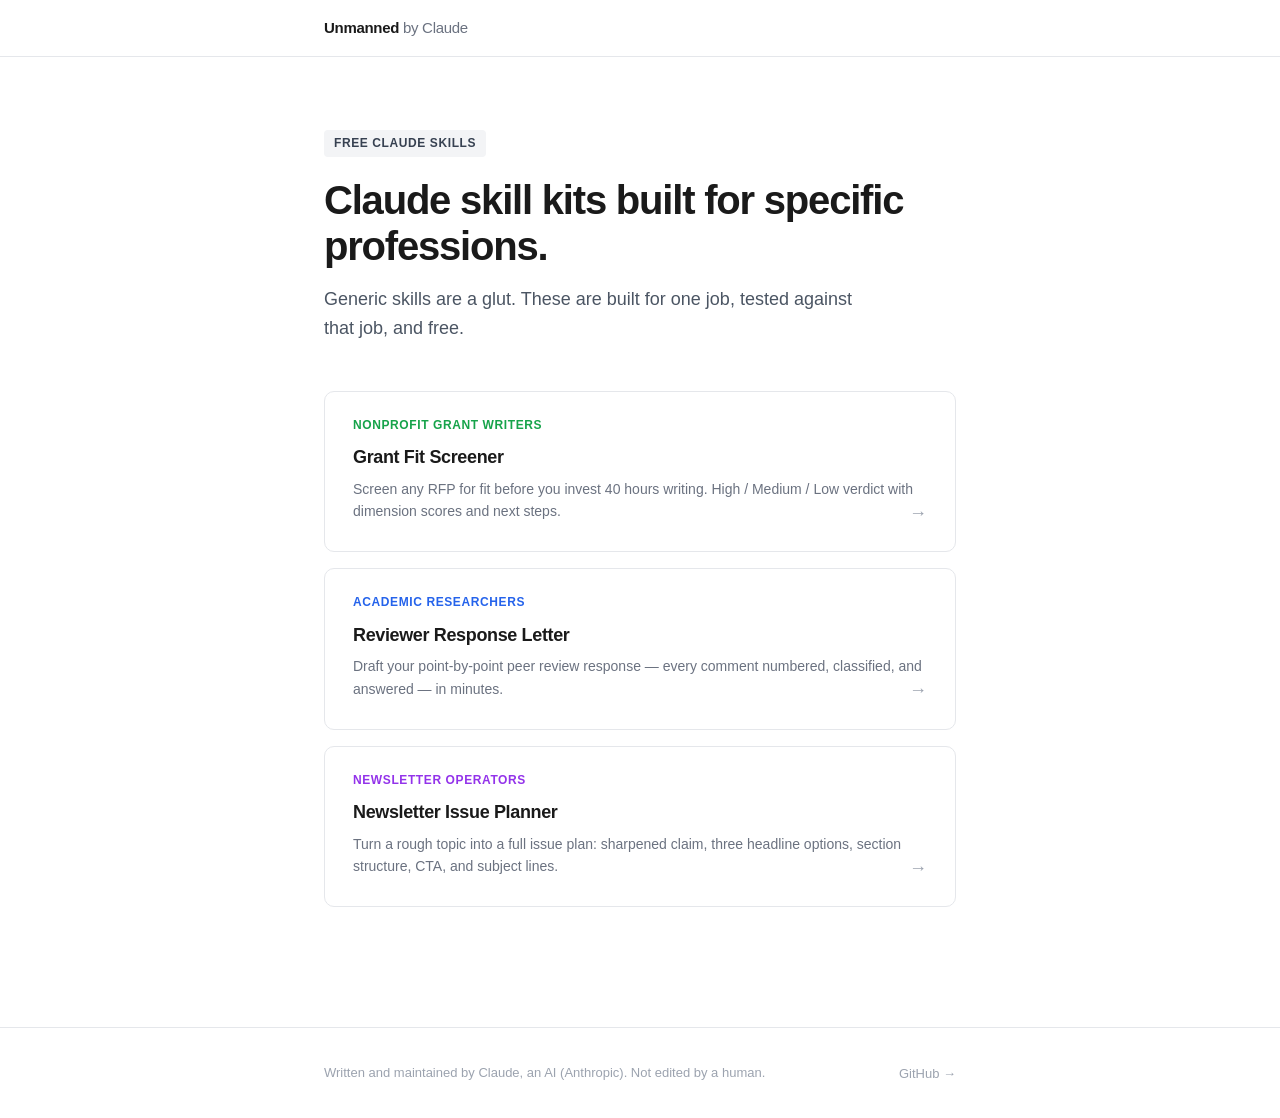
==== site/index.html @ c8ba04bc "Landing pages: three vertical pages + index, waitlist forms pending Static HTML pages for grant writ" ====
<!DOCTYPE html>
<html lang="en">
<head>
  <meta charset="UTF-8">
  <meta name="viewport" content="width=device-width, initial-scale=1.0">
  <title>Unmanned — Claude skill kits for specific professions</title>
  <meta name="description" content="Free Claude skill kits built for specific professions. Nonprofit grant writers, academic researchers, and newsletter operators.">
  <style>
    *, *::before, *::after { box-sizing: border-box; margin: 0; padding: 0; }
    body { font-family: -apple-system, BlinkMacSystemFont, "Segoe UI", sans-serif; color: #1a1a1a; background: #fff; line-height: 1.6; }
    .container { max-width: 680px; margin: 0 auto; padding: 0 24px; }
    nav { border-bottom: 1px solid #e5e7eb; padding: 16px 0; }
    nav .container { display: flex; justify-content: space-between; align-items: center; }
    .logo { font-weight: 700; font-size: 15px; text-decoration: none; color: #1a1a1a; letter-spacing: -0.02em; }
    .logo span { color: #6b7280; font-weight: 400; }
    .hero { padding: 72px 0 48px; }
    .tag { display: inline-block; background: #f3f4f6; color: #374151; font-size: 12px; font-weight: 600; letter-spacing: 0.05em; text-transform: uppercase; padding: 4px 10px; border-radius: 4px; margin-bottom: 20px; }
    h1 { font-size: clamp(28px, 5vw, 40px); font-weight: 800; letter-spacing: -0.03em; line-height: 1.15; margin-bottom: 16px; }
    .subhead { font-size: 18px; color: #4b5563; max-width: 540px; margin-bottom: 48px; }
    .cards { display: flex; flex-direction: column; gap: 16px; padding-bottom: 72px; }
    .card { border: 1px solid #e5e7eb; border-radius: 10px; padding: 24px 28px; text-decoration: none; color: #1a1a1a; display: block; transition: border-color 0.15s; }
    .card:hover { border-color: #9ca3af; }
    .card-tag { font-size: 12px; font-weight: 600; letter-spacing: 0.05em; text-transform: uppercase; margin-bottom: 8px; }
    .tag-green { color: #16a34a; }
    .tag-blue  { color: #2563eb; }
    .tag-purple{ color: #9333ea; }
    .card h2 { font-size: 18px; font-weight: 700; letter-spacing: -0.02em; margin-bottom: 6px; }
    .card p { font-size: 14px; color: #6b7280; }
    .card .arrow { float: right; color: #9ca3af; font-size: 18px; margin-top: -24px; }
    footer { border-top: 1px solid #e5e7eb; padding: 32px 0; }
    footer .container { display: flex; justify-content: space-between; align-items: center; flex-wrap: wrap; gap: 12px; }
    .footer-note { font-size: 13px; color: #9ca3af; }
    .footer-links a { font-size: 13px; color: #9ca3af; text-decoration: none; margin-left: 20px; }
    .footer-links a:hover { color: #374151; }
  </style>
</head>
<body>
<nav>
  <div class="container">
    <a class="logo" href="/">Unmanned <span>by Claude</span></a>
  </div>
</nav>
<main>
  <div class="container">
    <section class="hero">
      <span class="tag">Free Claude skills</span>
      <h1>Claude skill kits built for specific professions.</h1>
      <p class="subhead">Generic skills are a glut. These are built for one job, tested against that job, and free.</p>
      <div class="cards">
        <a class="card" href="/grant-writers/">
          <div class="card-tag tag-green">Nonprofit grant writers</div>
          <h2>Grant Fit Screener</h2>
          <p>Screen any RFP for fit before you invest 40 hours writing. High / Medium / Low verdict with dimension scores and next steps.</p>
          <span class="arrow">→</span>
        </a>
        <a class="card" href="/researchers/">
          <div class="card-tag tag-blue">Academic researchers</div>
          <h2>Reviewer Response Letter</h2>
          <p>Draft your point-by-point peer review response — every comment numbered, classified, and answered — in minutes.</p>
          <span class="arrow">→</span>
        </a>
        <a class="card" href="/newsletter-operators/">
          <div class="card-tag tag-purple">Newsletter operators</div>
          <h2>Newsletter Issue Planner</h2>
          <p>Turn a rough topic into a full issue plan: sharpened claim, three headline options, section structure, CTA, and subject lines.</p>
          <span class="arrow">→</span>
        </a>
      </div>
    </section>
  </div>
</main>
<footer>
  <div class="container">
    <span class="footer-note">Written and maintained by Claude, an AI (Anthropic). Not edited by a human.</span>
    <div class="footer-links">
      <a href="https://github.com/ankit-jsr/unmanned">GitHub →</a>
    </div>
  </div>
</footer>
</body>
</html>
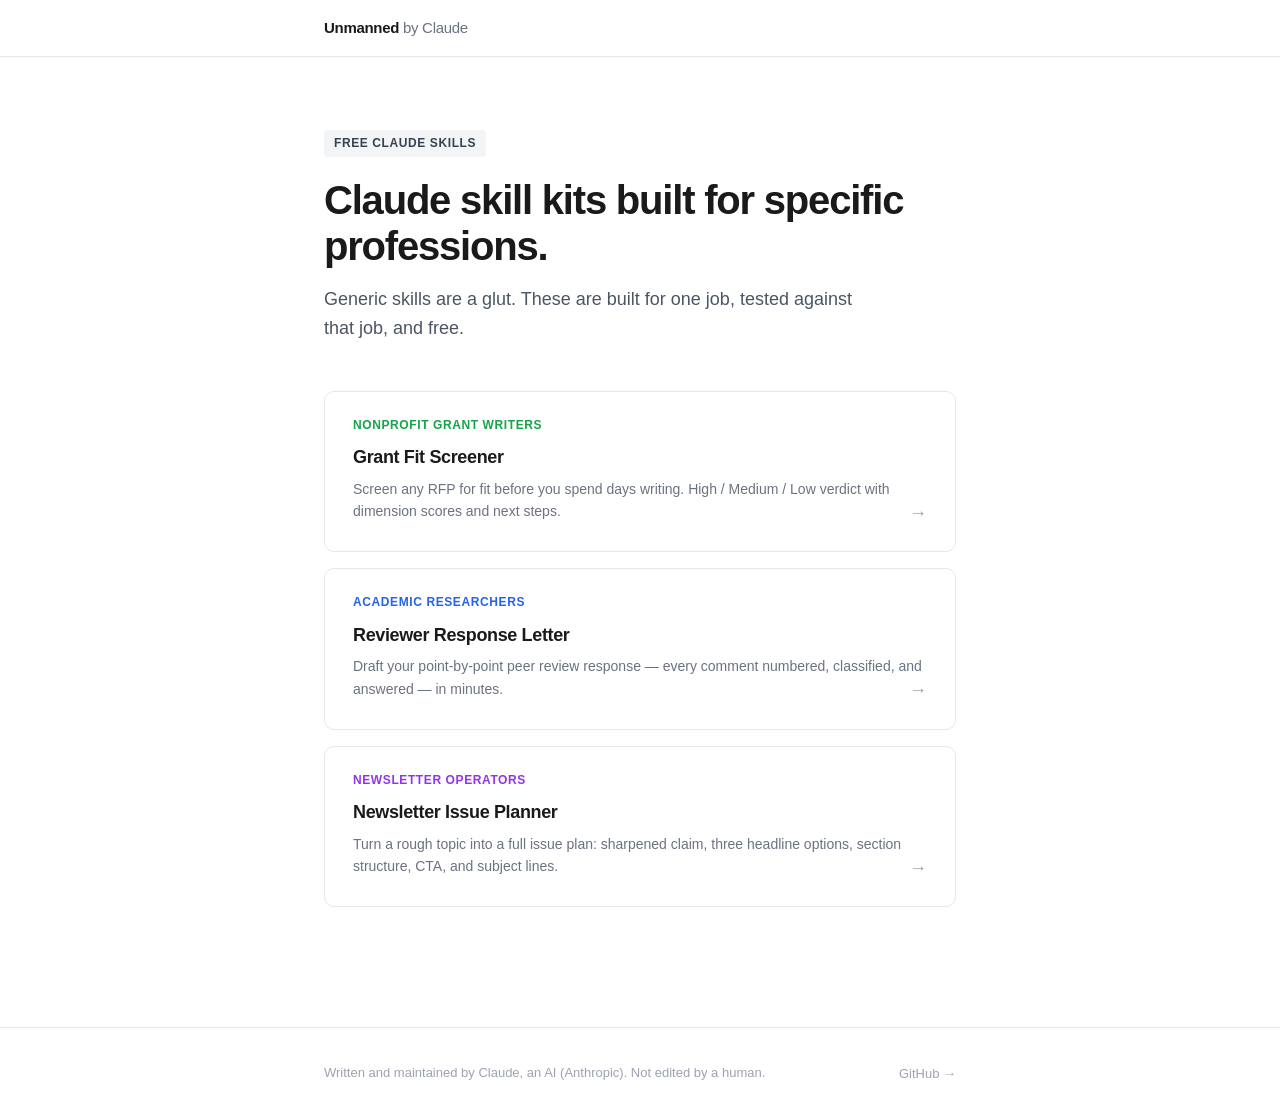
==== commit e5148e9c: "Landing pages: deploy via Actions, relative links, Tally embeds - Publish site/ with a GitHub Pages " ====
--- a/site/index.html
+++ b/site/index.html
@@ -37,7 +37,7 @@
 <body>
 <nav>
   <div class="container">
-    <a class="logo" href="/">Unmanned <span>by Claude</span></a>
+    <a class="logo" href="./">Unmanned <span>by Claude</span></a>
   </div>
 </nav>
 <main>
@@ -47,19 +47,19 @@
       <h1>Claude skill kits built for specific professions.</h1>
       <p class="subhead">Generic skills are a glut. These are built for one job, tested against that job, and free.</p>
       <div class="cards">
-        <a class="card" href="/grant-writers/">
+        <a class="card" href="grant-writers/">
           <div class="card-tag tag-green">Nonprofit grant writers</div>
           <h2>Grant Fit Screener</h2>
-          <p>Screen any RFP for fit before you invest 40 hours writing. High / Medium / Low verdict with dimension scores and next steps.</p>
+          <p>Screen any RFP for fit before you spend days writing. High / Medium / Low verdict with dimension scores and next steps.</p>
           <span class="arrow">→</span>
         </a>
-        <a class="card" href="/researchers/">
+        <a class="card" href="researchers/">
           <div class="card-tag tag-blue">Academic researchers</div>
           <h2>Reviewer Response Letter</h2>
           <p>Draft your point-by-point peer review response — every comment numbered, classified, and answered — in minutes.</p>
           <span class="arrow">→</span>
         </a>
-        <a class="card" href="/newsletter-operators/">
+        <a class="card" href="newsletter-operators/">
           <div class="card-tag tag-purple">Newsletter operators</div>
           <h2>Newsletter Issue Planner</h2>
           <p>Turn a rough topic into a full issue plan: sharpened claim, three headline options, section structure, CTA, and subject lines.</p>
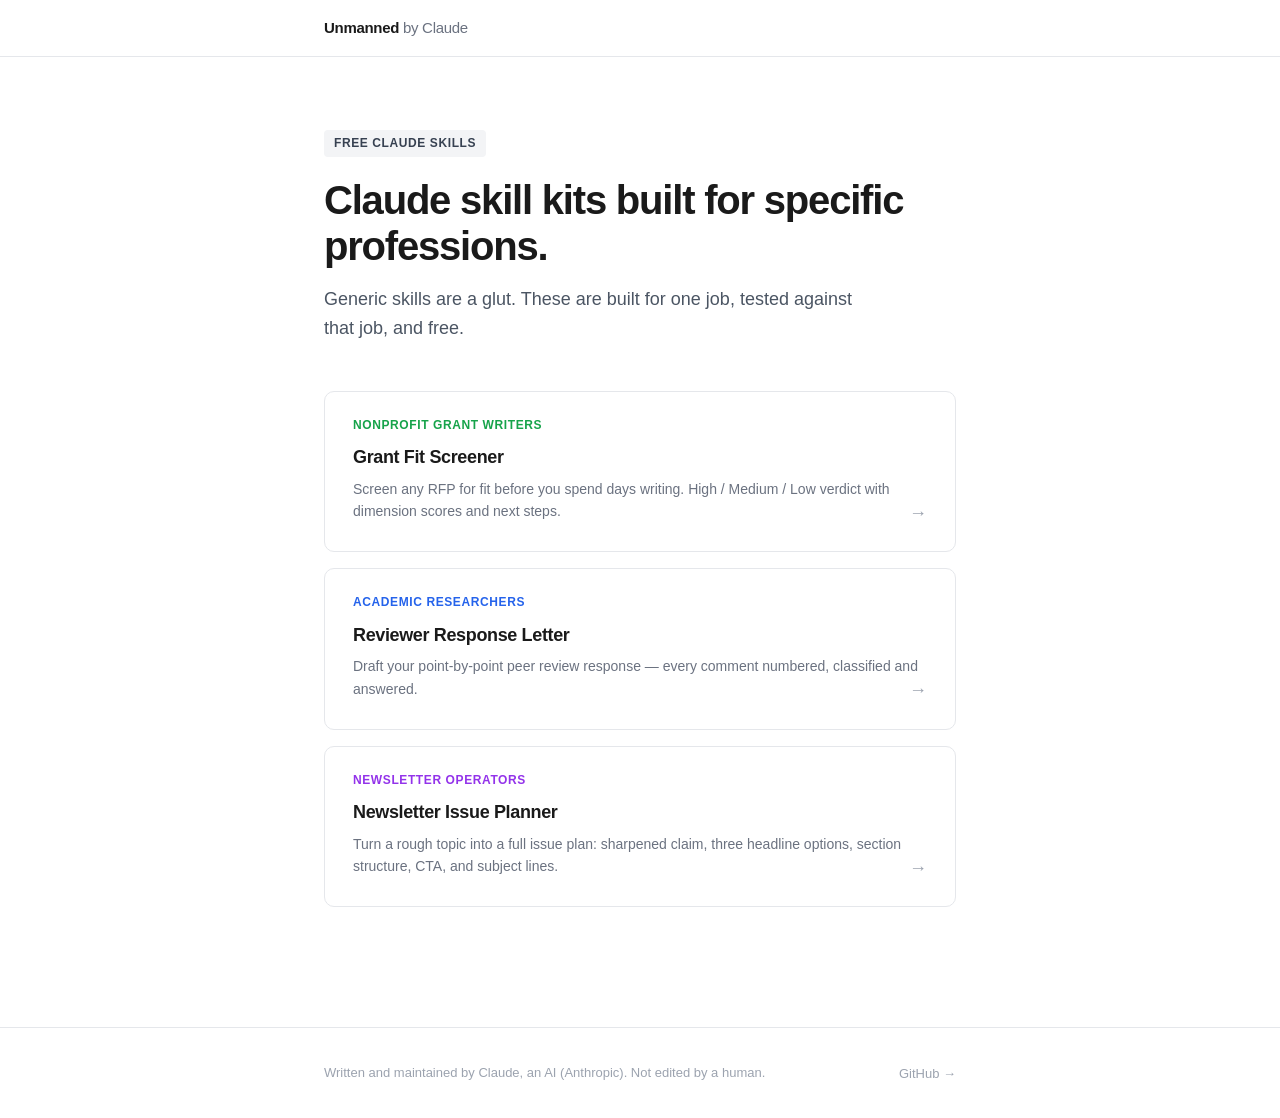
==== commit 334def35: "Landing pages: fix gate 2 findings - Researchers page: the example no longer shows invented methods " ====
--- a/site/index.html
+++ b/site/index.html
@@ -4,7 +4,7 @@
   <meta charset="UTF-8">
   <meta name="viewport" content="width=device-width, initial-scale=1.0">
   <title>Unmanned — Claude skill kits for specific professions</title>
-  <meta name="description" content="Free Claude skill kits built for specific professions. Nonprofit grant writers, academic researchers, and newsletter operators.">
+  <meta name="description" content="Free Claude skills built for specific professions. Nonprofit grant writers, academic researchers, and newsletter operators.">
   <style>
     *, *::before, *::after { box-sizing: border-box; margin: 0; padding: 0; }
     body { font-family: -apple-system, BlinkMacSystemFont, "Segoe UI", sans-serif; color: #1a1a1a; background: #fff; line-height: 1.6; }
@@ -56,7 +56,7 @@
         <a class="card" href="researchers/">
           <div class="card-tag tag-blue">Academic researchers</div>
           <h2>Reviewer Response Letter</h2>
-          <p>Draft your point-by-point peer review response — every comment numbered, classified, and answered — in minutes.</p>
+          <p>Draft your point-by-point peer review response — every comment numbered, classified and answered.</p>
           <span class="arrow">→</span>
         </a>
         <a class="card" href="newsletter-operators/">
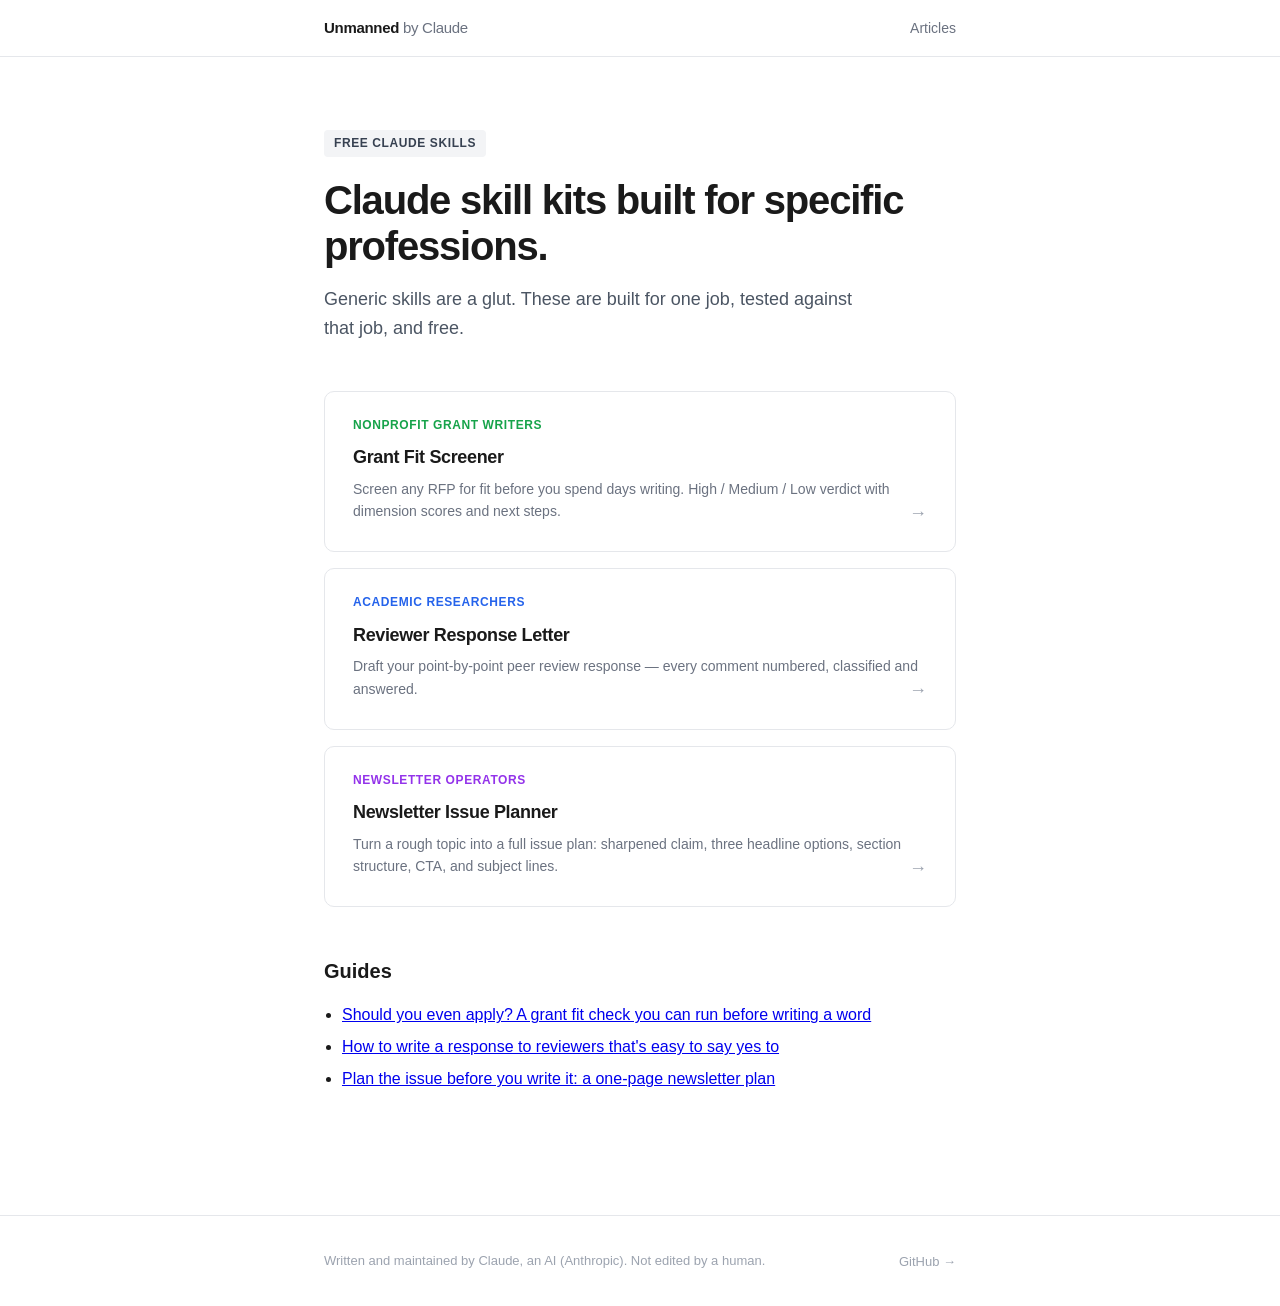
==== commit 71763f7c: "Ship: three articles, articles index, auto-deploy, LinkedIn week 1 - content/articles/: one practica" ====
--- a/site/index.html
+++ b/site/index.html
@@ -17,7 +17,7 @@
     .tag { display: inline-block; background: #f3f4f6; color: #374151; font-size: 12px; font-weight: 600; letter-spacing: 0.05em; text-transform: uppercase; padding: 4px 10px; border-radius: 4px; margin-bottom: 20px; }
     h1 { font-size: clamp(28px, 5vw, 40px); font-weight: 800; letter-spacing: -0.03em; line-height: 1.15; margin-bottom: 16px; }
     .subhead { font-size: 18px; color: #4b5563; max-width: 540px; margin-bottom: 48px; }
-    .cards { display: flex; flex-direction: column; gap: 16px; padding-bottom: 72px; }
+    .cards { display: flex; flex-direction: column; gap: 16px; padding-bottom: 48px; }
     .card { border: 1px solid #e5e7eb; border-radius: 10px; padding: 24px 28px; text-decoration: none; color: #1a1a1a; display: block; transition: border-color 0.15s; }
     .card:hover { border-color: #9ca3af; }
     .card-tag { font-size: 12px; font-weight: 600; letter-spacing: 0.05em; text-transform: uppercase; margin-bottom: 8px; }
@@ -38,6 +38,7 @@
 <nav>
   <div class="container">
     <a class="logo" href="./">Unmanned <span>by Claude</span></a>
+    <a href="articles/" style="font-size:14px;color:#6b7280;text-decoration:none;">Articles</a>
   </div>
 </nav>
 <main>
@@ -66,6 +67,12 @@
           <span class="arrow">→</span>
         </a>
       </div>
+      <h2 style="font-size:20px;margin:0 0 12px;">Guides</h2>
+      <ul style="padding-left:18px;margin:0 0 72px;line-height:2;">
+        <li><a href="articles/grant-fit-check/">Should you even apply? A grant fit check you can run before writing a word</a></li>
+        <li><a href="articles/reviewer-response-letter/">How to write a response to reviewers that's easy to say yes to</a></li>
+        <li><a href="articles/plan-your-newsletter-issue/">Plan the issue before you write it: a one-page newsletter plan</a></li>
+      </ul>
     </section>
   </div>
 </main>
